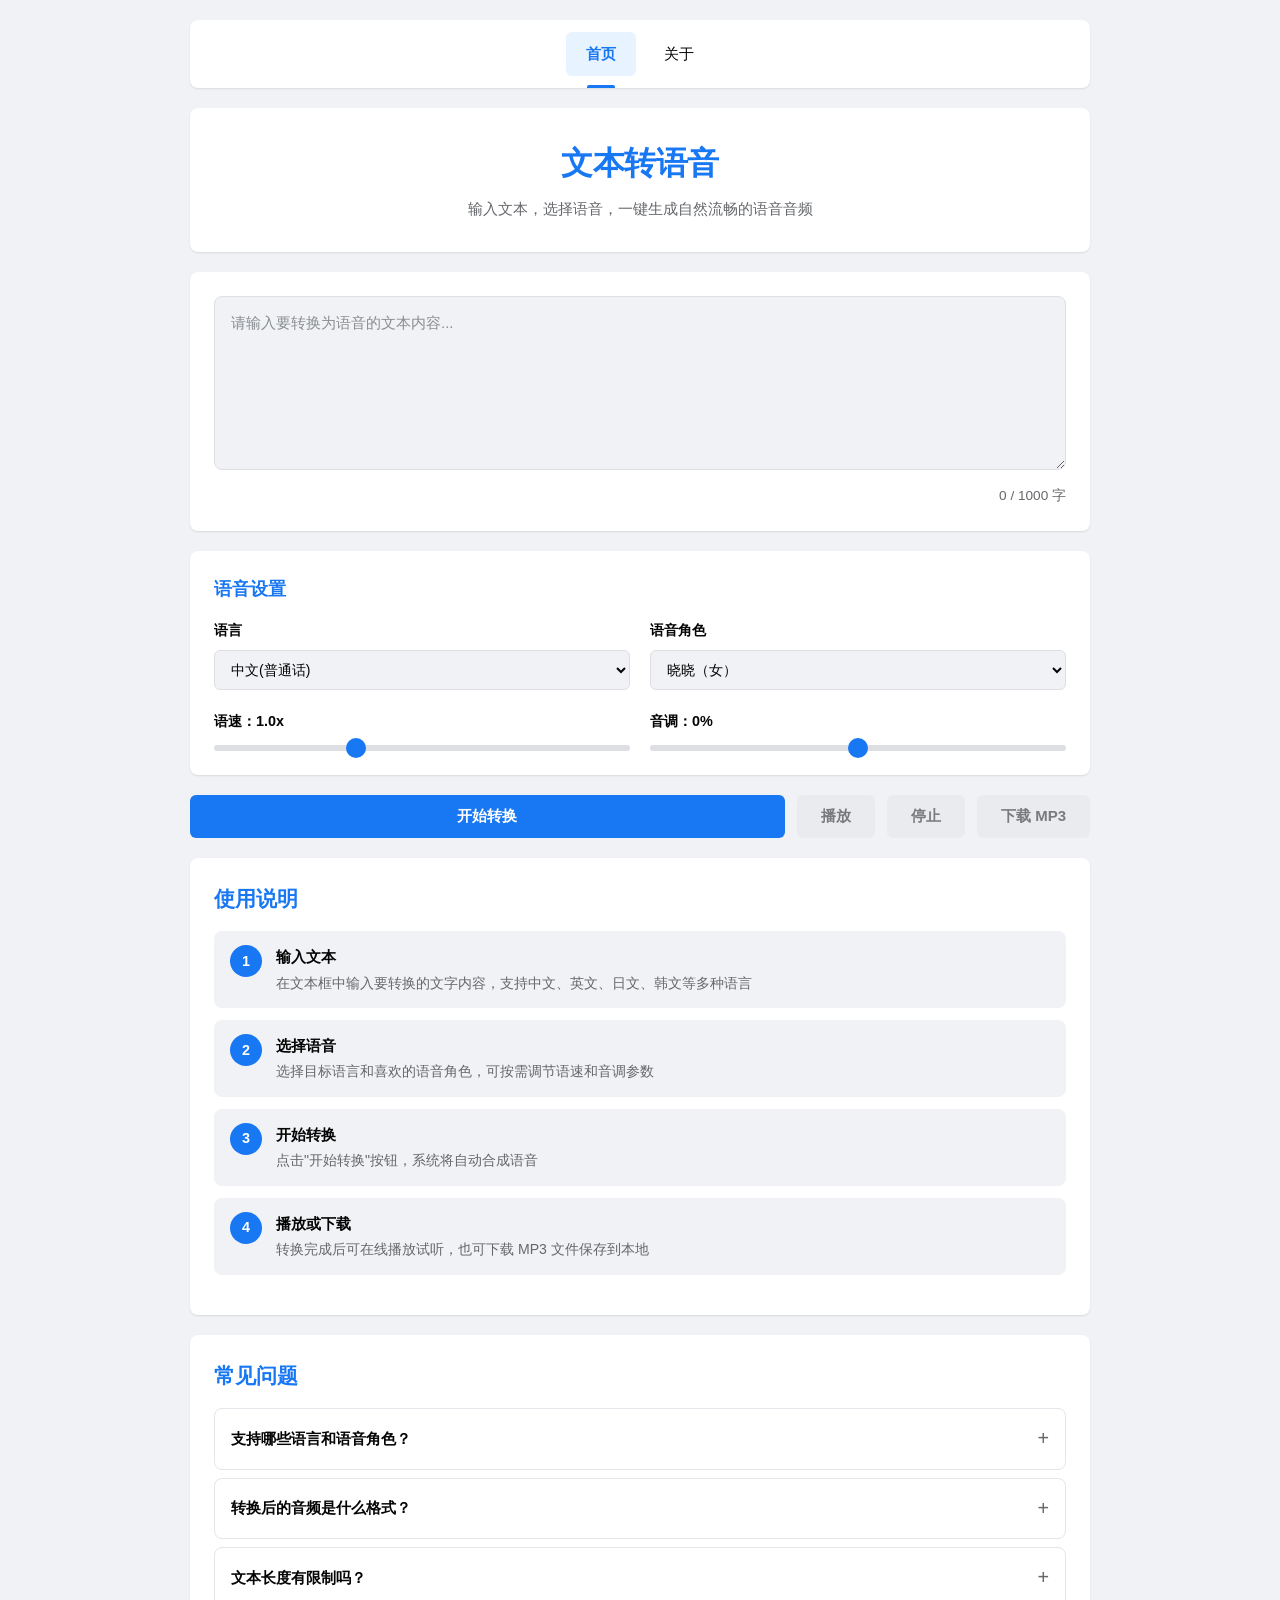
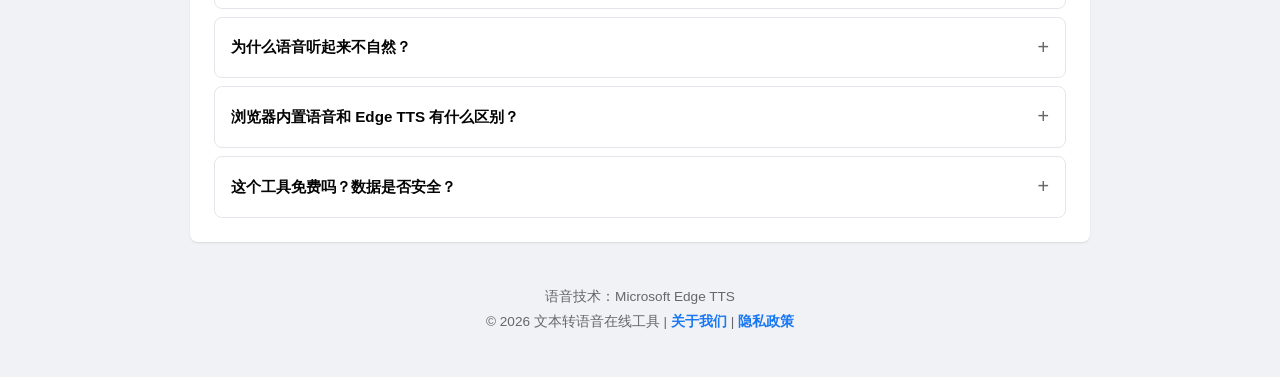
==== web/index.html @ e2814e8e "web" ====
<!DOCTYPE html>
<html lang="zh-CN">
<head>
    <meta charset="UTF-8">
    <meta name="viewport" content="width=device-width, initial-scale=1.0">
    <title>文本转语音在线工具 - 免费TTS语音合成</title>
    <meta name="description" content="免费在线文本转语音工具，支持中文、英文、日文、韩文等多种语言，使用微软Edge TTS语音合成技术，可下载MP3音频文件。">
    <meta name="keywords" content="文本转语音,TTS,语音合成,Edge TTS,在线朗读,MP3下载">
    <link rel="stylesheet" href="css/style.css">
</head>
<body>
    <div class="container">
        <nav class="top-nav">
            <ul>
                <li><a href="/" class="active">首页</a></li>
                <li><a href="about.html">关于</a></li>
            </ul>
        </nav>

        <header>
            <h1>文本转语音</h1>
            <p class="subtitle">输入文本，选择语音，一键生成自然流畅的语音音频</p>
        </header>

        <!-- 文本输入区 -->
        <div class="card">
            <div class="textarea-wrapper">
                <textarea
                    id="textInput"
                    placeholder="请输入要转换为语音的文本内容..."
                    rows="6"
                ></textarea>
                <div class="char-count">
                    <span id="charCount">0</span> / 1000 字
                </div>
            </div>
        </div>

        <!-- 语音设置区 -->
        <div class="card">
            <h3 class="card-title">语音设置</h3>
            <div class="settings-grid">
                <div class="setting-item">
                    <label for="langSelect">语言</label>
                    <select id="langSelect"></select>
                </div>
                <div class="setting-item">
                    <label for="voiceSelect">语音角色</label>
                    <select id="voiceSelect"></select>
                </div>
                <div class="setting-item">
                    <label for="rateRange">语速：<span id="rateValue">1.0x</span></label>
                    <input type="range" id="rateRange" min="0.5" max="2.0" step="0.1" value="1.0">
                </div>
                <div class="setting-item">
                    <label for="pitchRange">音调：<span id="pitchValue">0%</span></label>
                    <input type="range" id="pitchRange" min="-50" max="50" step="5" value="0">
                </div>
            </div>
        </div>

        <!-- 控制区 -->
        <div class="controls">
            <button id="synthesizeBtn" class="btn-primary" onclick="synthesize()">
                <span class="btn-text">开始转换</span>
            </button>
            <button id="playBtn" class="btn-secondary" onclick="togglePlay()" disabled>
                <span class="btn-text">播放</span>
            </button>
            <button id="stopBtn" class="btn-secondary" onclick="stopAudio()" disabled>
                <span class="btn-text">停止</span>
            </button>
            <button id="downloadBtn" class="btn-secondary" onclick="downloadAudio()" disabled>
                <span class="btn-text">下载 MP3</span>
            </button>
        </div>

        <!-- 加载提示 -->
        <div id="loading" class="loading" style="display: none;">
            <div class="spinner"></div>
            <p>正在生成语音，请稍候...</p>
        </div>

        <!-- 错误提示 -->
        <div id="error" class="error" style="display: none;"></div>

        <!-- 引擎提示 -->
        <div id="engineNotice" class="engine-notice" style="display: none;"></div>

        <!-- 音频播放区 -->
        <div id="audioSection" class="card audio-section" style="display: none;">
            <h3 class="card-title">合成结果</h3>
            <audio id="audioPlayer" controls></audio>
        </div>

        <!-- 使用说明 -->
        <div class="instructions">
            <h3>使用说明</h3>
            <div class="steps-list">
                <div class="step-item">
                    <span class="step-number">1</span>
                    <div class="step-content">
                        <strong>输入文本</strong>
                        <p>在文本框中输入要转换的文字内容，支持中文、英文、日文、韩文等多种语言</p>
                    </div>
                </div>
                <div class="step-item">
                    <span class="step-number">2</span>
                    <div class="step-content">
                        <strong>选择语音</strong>
                        <p>选择目标语言和喜欢的语音角色，可按需调节语速和音调参数</p>
                    </div>
                </div>
                <div class="step-item">
                    <span class="step-number">3</span>
                    <div class="step-content">
                        <strong>开始转换</strong>
                        <p>点击"开始转换"按钮，系统将自动合成语音</p>
                    </div>
                </div>
                <div class="step-item">
                    <span class="step-number">4</span>
                    <div class="step-content">
                        <strong>播放或下载</strong>
                        <p>转换完成后可在线播放试听，也可下载 MP3 文件保存到本地</p>
                    </div>
                </div>
            </div>
        </div>

        <!-- 常见问题 -->
        <div class="faq-section">
            <h3>常见问题</h3>
            <div class="faq-list">
                <details class="faq-item">
                    <summary>支持哪些语言和语音角色？</summary>
                    <div class="faq-answer">
                        <p>本工具基于 Microsoft Edge TTS 技术，支持中文（普通话、粤语）、英语、日语、韩语、法语、德语、西班牙语等数十种语言，每种语言提供多个语音角色可供选择，包括男声和女声。</p>
                    </div>
                </details>
                <details class="faq-item">
                    <summary>转换后的音频是什么格式？</summary>
                    <div class="faq-answer">
                        <p>转换后的音频为 MP3 格式，可直接在线播放或下载保存到本地设备，兼容所有主流播放器和设备。</p>
                    </div>
                </details>
                <details class="faq-item">
                    <summary>文本长度有限制吗？</summary>
                    <div class="faq-answer">
                        <p>单次转换支持最多 1000 个字符。如果您的文本较长，建议分段进行转换。</p>
                    </div>
                </details>
                <details class="faq-item">
                    <summary>为什么语音听起来不自然？</summary>
                    <div class="faq-answer">
                        <p>请尝试以下方法改善效果：选择与文本语言匹配的语音角色；适当调整语速和音调参数；确保文本中的标点符号使用正确，这会影响语音的停顿和语气。</p>
                    </div>
                </details>
                <details class="faq-item">
                    <summary>浏览器内置语音和 Edge TTS 有什么区别？</summary>
                    <div class="faq-answer">
                        <p>Edge TTS 是微软提供的云端语音合成服务，音质更自然、语音角色更丰富，需要启动本地服务端。浏览器内置语音（Web Speech API）无需服务端，但音质和可用语音取决于您的操作系统和浏览器，效果可能有所差异。</p>
                    </div>
                </details>
                <details class="faq-item">
                    <summary>这个工具免费吗？数据是否安全？</summary>
                    <div class="faq-answer">
                        <p>本工具完全免费使用。文本数据仅用于语音合成，不会被存储或用于其他用途。使用本地服务端模式时，所有处理都在您的设备上完成。</p>
                    </div>
                </details>
            </div>
        </div>

        <footer>
            <p>语音技术：Microsoft Edge TTS</p>
            <p>&copy; 2026 文本转语音在线工具 | <a href="about.html">关于我们</a> | <a href="privacy.html">隐私政策</a></p>
        </footer>
    </div>

    <script src="js/app.js"></script>
</body>
</html>
---- web/css/style.css ----
* {
    margin: 0;
    padding: 0;
    box-sizing: border-box;
}

body {
    font-family: -apple-system, BlinkMacSystemFont, 'Segoe UI', Helvetica, Arial, sans-serif;
    background: #f0f2f5;
    min-height: 100vh;
    padding: 20px;
    line-height: 1.6;
}

.container {
    max-width: 900px;
    margin: 0 auto;
}

/* 顶部导航样式 */
.top-nav {
    background: white;
    border-radius: 8px;
    box-shadow: 0 1px 2px rgba(0, 0, 0, 0.1);
    margin-bottom: 20px;
    padding: 12px 24px;
}

.top-nav ul {
    list-style: none;
    display: flex;
    gap: 8px;
    justify-content: center;
    align-items: center;
}

.top-nav li {
    margin: 0;
}

.top-nav a {
    display: block;
    padding: 10px 20px;
    color: #050505;
    text-decoration: none;
    font-size: 15px;
    font-weight: 500;
    border-radius: 6px;
    transition: all 0.2s;
    position: relative;
}

.top-nav a:hover {
    background: #f0f2f5;
    color: #1877f2;
}

.top-nav a.active {
    background: #e7f3ff;
    color: #1877f2;
    font-weight: 600;
}

.top-nav a.active::after {
    content: '';
    position: absolute;
    bottom: -12px;
    left: 50%;
    transform: translateX(-50%);
    width: 40%;
    height: 3px;
    background: #1877f2;
    border-radius: 2px 2px 0 0;
}

/* 头部样式 */
header {
    text-align: center;
    background: white;
    padding: 30px 20px;
    margin-bottom: 20px;
    border-radius: 8px;
    box-shadow: 0 1px 2px rgba(0, 0, 0, 0.1);
}

header h1 {
    font-size: 2em;
    color: #1877f2;
    margin-bottom: 8px;
    font-weight: 600;
    letter-spacing: -0.5px;
}

.subtitle {
    font-size: 0.95em;
    color: #65676b;
    font-weight: 400;
}

/* 通用卡片 */
.card {
    background: white;
    border-radius: 8px;
    padding: 24px;
    box-shadow: 0 1px 2px rgba(0, 0, 0, 0.1);
    margin-bottom: 20px;
}

.card-title {
    color: #1877f2;
    font-size: 1.1em;
    font-weight: 600;
    margin-bottom: 16px;
}

/* 文本输入区 */
.textarea-wrapper {
    position: relative;
}

#textInput {
    width: 100%;
    padding: 14px 16px;
    font-size: 15px;
    border: 1px solid #dddfe2;
    border-radius: 8px;
    outline: none;
    resize: vertical;
    min-height: 140px;
    font-family: inherit;
    line-height: 1.6;
    transition: border-color 0.2s, box-shadow 0.2s;
    background: #f0f2f5;
    color: #050505;
}

#textInput:focus {
    background: white;
    border-color: #1877f2;
    box-shadow: 0 0 0 2px rgba(24, 119, 242, 0.1);
}

#textInput::placeholder {
    color: #8a8d91;
}

.char-count {
    text-align: right;
    margin-top: 8px;
    font-size: 0.85em;
    color: #65676b;
    transition: color 0.2s;
}

.char-count.char-limit {
    color: #c41c00;
    font-weight: 600;
}

/* 语音设置网格 */
.settings-grid {
    display: grid;
    grid-template-columns: 1fr 1fr;
    gap: 20px;
}

.setting-item {
    display: flex;
    flex-direction: column;
    gap: 8px;
}

.setting-item label {
    font-size: 0.9em;
    font-weight: 600;
    color: #050505;
}

.setting-item select {
    padding: 10px 12px;
    font-size: 14px;
    border: 1px solid #dddfe2;
    border-radius: 6px;
    background: #f0f2f5;
    color: #050505;
    outline: none;
    cursor: pointer;
    transition: border-color 0.2s;
    appearance: auto;
}

.setting-item select:focus {
    border-color: #1877f2;
    background: white;
}

/* 滑块样式 */
input[type="range"] {
    -webkit-appearance: none;
    appearance: none;
    width: 100%;
    height: 6px;
    background: #dddfe2;
    border-radius: 3px;
    outline: none;
    cursor: pointer;
    margin-top: 4px;
}

input[type="range"]::-webkit-slider-thumb {
    -webkit-appearance: none;
    appearance: none;
    width: 20px;
    height: 20px;
    background: #1877f2;
    border-radius: 50%;
    cursor: pointer;
    transition: background 0.2s;
}

input[type="range"]::-webkit-slider-thumb:hover {
    background: #166fe5;
}

input[type="range"]::-moz-range-thumb {
    width: 20px;
    height: 20px;
    background: #1877f2;
    border: none;
    border-radius: 50%;
    cursor: pointer;
}

input[type="range"]::-moz-range-thumb:hover {
    background: #166fe5;
}

/* 控制按钮区 */
.controls {
    display: flex;
    gap: 12px;
    margin-bottom: 20px;
    flex-wrap: wrap;
}

.btn-primary,
.btn-secondary {
    padding: 12px 24px;
    font-size: 15px;
    font-weight: 600;
    border: none;
    border-radius: 6px;
    cursor: pointer;
    transition: all 0.2s;
    display: flex;
    align-items: center;
    justify-content: center;
    gap: 6px;
    white-space: nowrap;
}

.btn-primary {
    background: #1877f2;
    color: white;
    flex: 1;
}

.btn-primary:hover:not(:disabled) {
    background: #166fe5;
}

.btn-primary:active:not(:disabled) {
    background: #1564d6;
    transform: scale(0.98);
}

.btn-secondary {
    background: #e4e6eb;
    color: #050505;
}

.btn-secondary:hover:not(:disabled) {
    background: #d8dadf;
}

.btn-secondary:active:not(:disabled) {
    background: #ced0d4;
    transform: scale(0.98);
}

.btn-primary:disabled,
.btn-secondary:disabled {
    opacity: 0.5;
    cursor: not-allowed;
}

/* 加载动画 */
.loading {
    background: white;
    border-radius: 8px;
    padding: 32px;
    text-align: center;
    box-shadow: 0 1px 2px rgba(0, 0, 0, 0.1);
    margin-bottom: 20px;
}

.loading p {
    color: #1877f2;
}

.spinner {
    width: 40px;
    height: 40px;
    margin: 0 auto 16px;
    border: 3px solid #e4e6eb;
    border-top: 3px solid #1877f2;
    border-radius: 50%;
    animation: spin 0.8s linear infinite;
}

@keyframes spin {
    0% { transform: rotate(0deg); }
    100% { transform: rotate(360deg); }
}

/* 错误提示 */
.error {
    background: #ffebe9;
    border: 1px solid #f02849;
    color: #c41c00;
    padding: 12px 16px;
    border-radius: 6px;
    margin-bottom: 20px;
    text-align: center;
    font-size: 0.9em;
}

/* 引擎提示 */
.engine-notice {
    background: #e7f3ff;
    border: 1px solid #1877f2;
    color: #1877f2;
    padding: 10px 16px;
    border-radius: 6px;
    margin-bottom: 20px;
    text-align: center;
    font-size: 0.85em;
    font-weight: 500;
}

/* 音频播放区 */
.audio-section {
    animation: fadeIn 0.3s;
}

@keyframes fadeIn {
    from {
        opacity: 0;
        transform: translateY(10px);
    }
    to {
        opacity: 1;
        transform: translateY(0);
    }
}

.audio-section audio {
    width: 100%;
    margin-top: 8px;
    border-radius: 6px;
}

/* 使用说明 */
.instructions {
    background: white;
    border-radius: 8px;
    padding: 24px;
    box-shadow: 0 1px 2px rgba(0, 0, 0, 0.1);
    margin-bottom: 20px;
}

.instructions h3 {
    color: #1877f2;
    margin-bottom: 16px;
    font-size: 1.3em;
    font-weight: 600;
}

.steps-list {
    display: flex;
    flex-direction: column;
    gap: 12px;
    margin-bottom: 16px;
}

.step-item {
    display: flex;
    align-items: flex-start;
    gap: 14px;
    padding: 14px 16px;
    background: #f0f2f5;
    border-radius: 8px;
    transition: background 0.2s, transform 0.2s;
}

.step-item:hover {
    background: #e7f3ff;
    transform: translateX(4px);
}

.step-number {
    width: 32px;
    height: 32px;
    background: #1877f2;
    color: white;
    border-radius: 50%;
    display: flex;
    align-items: center;
    justify-content: center;
    font-size: 0.9em;
    font-weight: 700;
    flex-shrink: 0;
}

.step-item:hover .step-number {
    background: #166fe5;
}

.step-content {
    flex: 1;
    min-width: 0;
}

.step-content strong {
    display: block;
    color: #050505;
    font-size: 0.95em;
    margin-bottom: 2px;
}

.step-content p {
    color: #65676b;
    font-size: 0.88em;
    line-height: 1.6;
    margin: 0;
}

.api-notice {
    background: #fff3cd;
    border: 1px solid #ffc107;
    padding: 12px;
    border-radius: 6px;
    font-size: 0.9em;
    color: #856404;
}

.api-notice strong {
    color: #050505;
}

/* 常见问题 */
.faq-section {
    background: white;
    border-radius: 8px;
    padding: 24px;
    box-shadow: 0 1px 2px rgba(0, 0, 0, 0.1);
    margin-bottom: 20px;
}

.faq-section h3 {
    color: #1877f2;
    margin-bottom: 16px;
    font-size: 1.3em;
    font-weight: 600;
}

.faq-list {
    display: flex;
    flex-direction: column;
    gap: 8px;
}

.faq-item {
    border: 1px solid #e4e6eb;
    border-radius: 8px;
    overflow: hidden;
    transition: border-color 0.2s;
}

.faq-item:hover {
    border-color: #1877f2;
}

.faq-item[open] {
    border-color: #1877f2;
    background: #f8fbff;
}

.faq-item summary {
    padding: 14px 16px;
    font-size: 0.95em;
    font-weight: 600;
    color: #050505;
    cursor: pointer;
    list-style: none;
    display: flex;
    align-items: center;
    justify-content: space-between;
    user-select: none;
    transition: background 0.2s;
}

.faq-item summary:hover {
    background: #f0f2f5;
}

.faq-item[open] summary {
    background: #e7f3ff;
    color: #1877f2;
}

.faq-item summary::-webkit-details-marker {
    display: none;
}

.faq-item summary::after {
    content: '+';
    font-size: 1.3em;
    font-weight: 400;
    color: #65676b;
    transition: transform 0.2s;
    flex-shrink: 0;
    margin-left: 12px;
}

.faq-item[open] summary::after {
    content: '\2212';
    color: #1877f2;
}

.faq-answer {
    padding: 0 16px 14px;
}

.faq-answer p {
    color: #65676b;
    font-size: 0.9em;
    line-height: 1.8;
    margin: 0;
}

/* 页脚 */
footer {
    text-align: center;
    padding: 20px 0;
    color: #65676b;
    font-size: 0.85em;
}

footer p {
    margin: 4px 0;
}

footer a {
    color: #1877f2;
    text-decoration: none;
    font-weight: 600;
}

footer a:hover {
    text-decoration: underline;
}

/* 内容页面样式 (关于页面和隐私政策页面) */
.content-section {
    background: white;
    border-radius: 8px;
    padding: 24px;
    box-shadow: 0 1px 2px rgba(0, 0, 0, 0.1);
    margin-bottom: 20px;
}

.content-section p {
    color: #050505;
    margin-bottom: 12px;
    line-height: 1.8;
}

.content-section h2 {
    color: #1877f2;
    margin: 24px 0 16px 0;
    font-size: 1.4em;
    font-weight: 600;
}

.content-section h3 {
    color: #050505;
    margin: 16px 0 12px 0;
    font-size: 1.1em;
    font-weight: 600;
}

.content-section h4 {
    color: #050505;
    margin: 12px 0 8px 0;
    font-size: 1em;
    font-weight: 600;
}

.content-section ul {
    margin: 12px 0 16px 24px;
    line-height: 1.8;
}

.content-section li {
    color: #050505;
    margin: 8px 0;
}

.content-section a {
    color: #1877f2;
    text-decoration: none;
    font-weight: 600;
}

.content-section a:hover {
    text-decoration: underline;
}

.policy-section,
.about-section {
    margin-bottom: 32px;
}

.last-updated {
    color: #65676b;
    font-size: 0.9em;
    margin-bottom: 24px;
    padding: 12px;
    background: #f0f2f5;
    border-radius: 6px;
}

.policy-notice,
.disclaimer {
    background: #fff3cd;
    border: 1px solid #ffc107;
    padding: 16px;
    border-radius: 6px;
    margin: 16px 0;
}

.policy-notice p,
.disclaimer ul {
    color: #856404;
    margin: 0;
}

.policy-notice strong {
    color: #050505;
}

.back-link {
    margin-top: 32px;
    padding-top: 24px;
    border-top: 1px solid #e4e6eb;
    text-align: center;
}

.back-link a {
    display: inline-block;
    padding: 10px 24px;
    background: #e4e6eb;
    color: #050505;
    text-decoration: none;
    border-radius: 6px;
    font-weight: 600;
    transition: all 0.2s;
}

.back-link a:hover {
    background: #d8dadf;
}

/* 功能网格 */
.features-grid {
    display: grid;
    grid-template-columns: repeat(auto-fit, minmax(250px, 1fr));
    gap: 16px;
    margin: 20px 0;
}

.feature-item {
    padding: 20px;
    background: #f0f2f5;
    border-radius: 8px;
    text-align: center;
    transition: all 0.2s;
}

.feature-item:hover {
    background: #e4e6eb;
    transform: translateY(-2px);
    box-shadow: 0 2px 4px rgba(0, 0, 0, 0.1);
}

.feature-icon {
    font-size: 2em;
    margin-bottom: 12px;
}

.feature-item h3 {
    color: #1877f2;
    font-size: 1.1em;
    margin: 12px 0 8px 0;
}

.feature-item p {
    color: #65676b;
    font-size: 0.9em;
    margin: 0;
}

/* 使用场景列表 */
.use-cases {
    list-style: none;
    margin: 16px 0;
    padding: 0;
}

.use-cases li {
    padding: 12px;
    background: #f0f2f5;
    border-radius: 6px;
    margin-bottom: 12px;
}

.use-cases strong {
    color: #1877f2;
}

/* 更新日志 */
.changelog {
    margin: 16px 0;
}

.changelog-item {
    padding: 16px;
    background: #f0f2f5;
    border-radius: 6px;
    margin-bottom: 16px;
    border-left: 4px solid #1877f2;
}

.changelog-item h4 {
    color: #1877f2;
    margin-top: 0;
}

.changelog-item ul {
    margin: 8px 0 0 20px;
}

/* 响应式设计 */
@media (max-width: 768px) {
    body {
        padding: 12px;
    }

    .top-nav {
        padding: 10px 16px;
    }

    .top-nav ul {
        gap: 6px;
    }

    .top-nav a {
        padding: 8px 16px;
        font-size: 14px;
    }

    .top-nav a.active::after {
        width: 60%;
        height: 2px;
    }

    header {
        padding: 20px 16px;
    }

    header h1 {
        font-size: 1.6em;
    }

    .card {
        padding: 16px;
    }

    .settings-grid {
        grid-template-columns: 1fr;
        gap: 16px;
    }

    .controls {
        flex-direction: column;
    }

    .controls button {
        width: 100%;
    }

    .instructions {
        padding: 16px;
    }

    .step-item {
        padding: 12px 14px;
        gap: 12px;
    }

    .step-number {
        width: 28px;
        height: 28px;
        font-size: 0.85em;
    }

    .step-content strong {
        font-size: 0.9em;
    }

    .step-content p {
        font-size: 0.85em;
    }

    .faq-section {
        padding: 16px;
    }

    .faq-item summary {
        padding: 12px 14px;
        font-size: 0.9em;
    }

    .faq-answer {
        padding: 0 14px 12px;
    }

    .content-section {
        padding: 16px;
    }

    .content-section h2 {
        font-size: 1.2em;
    }

    .features-grid {
        grid-template-columns: 1fr;
    }

    .feature-item {
        padding: 16px;
    }
}

@media (max-width: 480px) {
    .top-nav {
        padding: 8px 12px;
    }

    .top-nav ul {
        gap: 4px;
        flex-wrap: wrap;
    }

    .top-nav a {
        padding: 6px 14px;
        font-size: 13px;
    }

    header h1 {
        font-size: 1.4em;
    }

    .subtitle {
        font-size: 0.85em;
    }

    .content-section {
        padding: 12px;
    }

    .content-section h2 {
        font-size: 1.1em;
    }

    .content-section ul {
        margin-left: 16px;
    }

    .back-link a {
        padding: 8px 20px;
        font-size: 14px;
    }
}
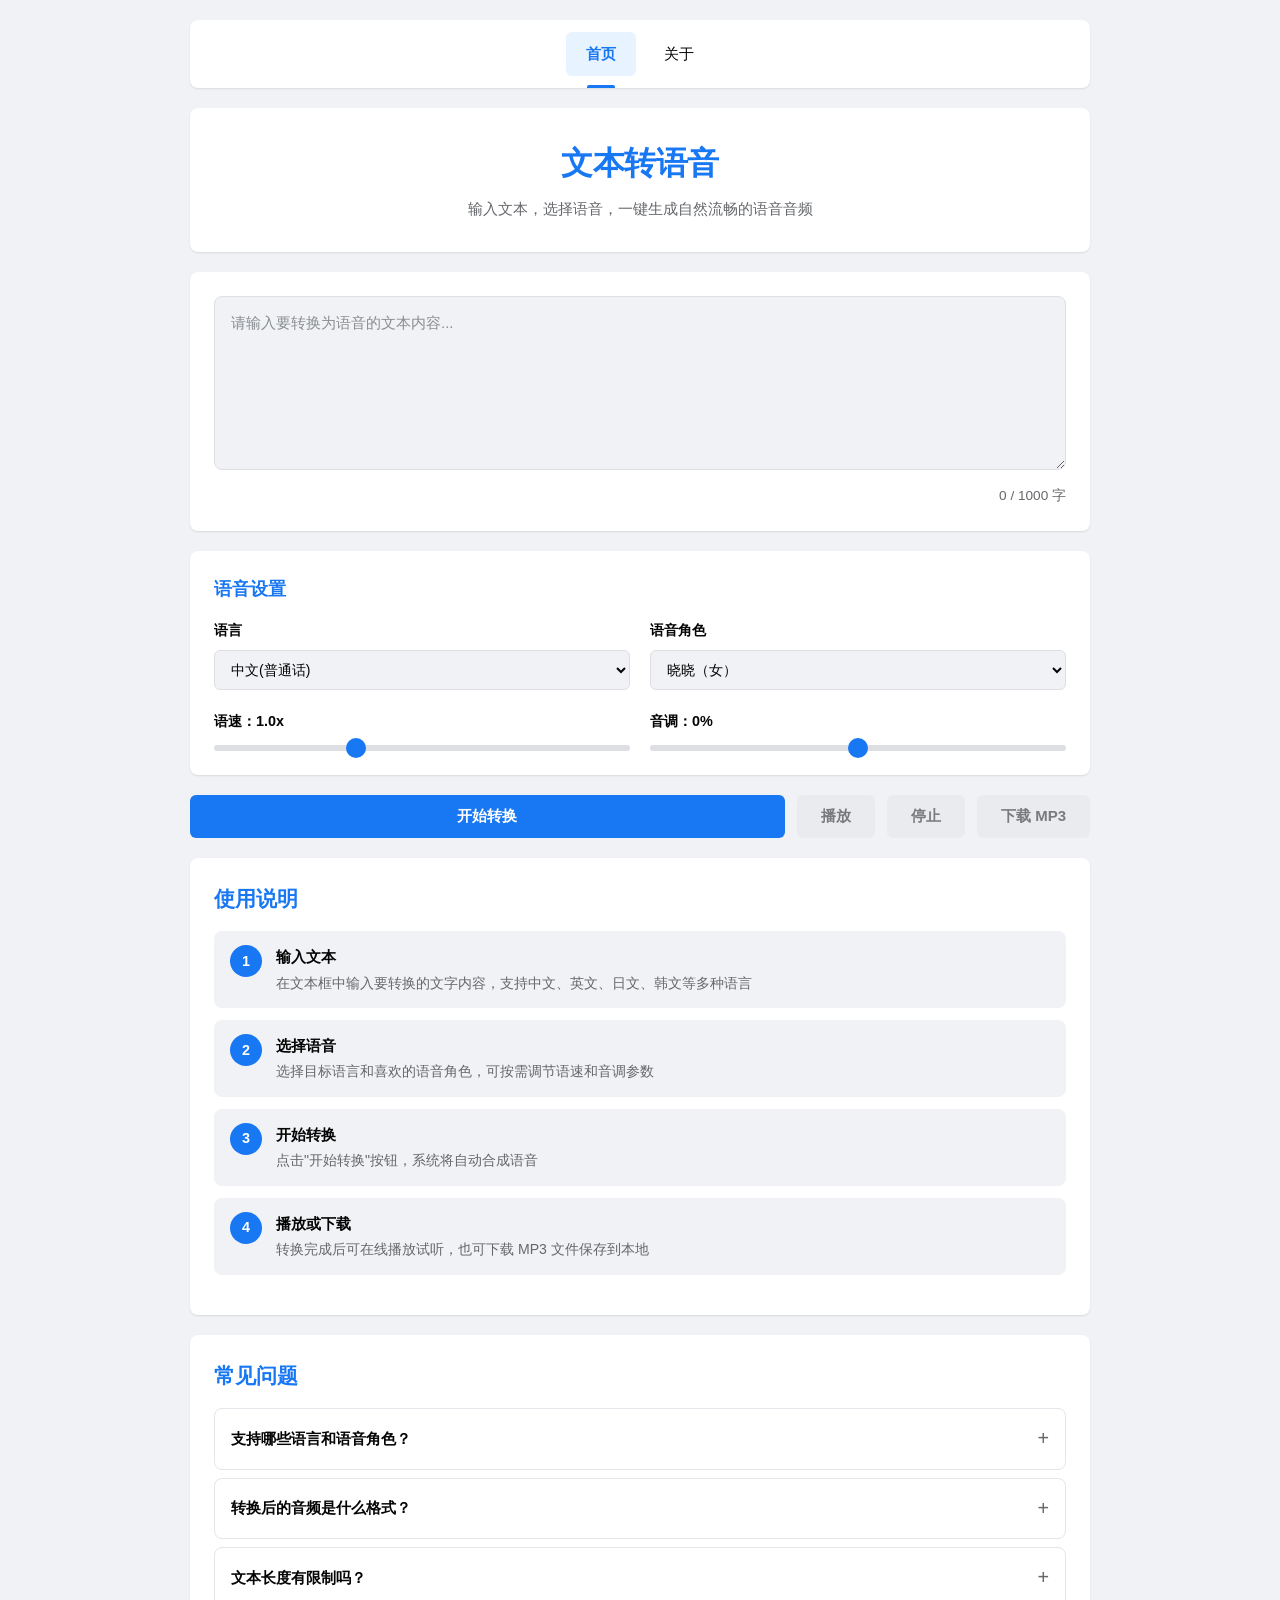
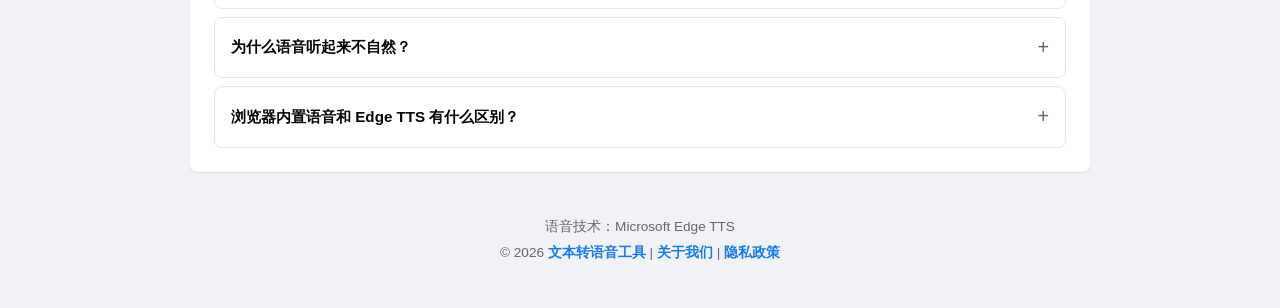
==== commit 05086ffd: "Update index.html" ====
--- a/web/index.html
+++ b/web/index.html
@@ -3,10 +3,12 @@
 <head>
     <meta charset="UTF-8">
     <meta name="viewport" content="width=device-width, initial-scale=1.0">
-    <title>文本转语音在线工具 - 免费TTS语音合成</title>
+    <title>文本转语音在线工具 - 免费AI语音生成</title>
     <meta name="description" content="免费在线文本转语音工具，支持中文、英文、日文、韩文等多种语言，使用微软Edge TTS语音合成技术，可下载MP3音频文件。">
-    <meta name="keywords" content="文本转语音,TTS,语音合成,Edge TTS,在线朗读,MP3下载">
-    <link rel="stylesheet" href="css/style.css">
+    <meta name="keywords" content="文本转语音,TTS,语音合成,AI语音生成,Edge TTS,在线朗读,MP3下载">
+    <link rel="canonical" href="https://text2voice.cc/" />
+    <link rel="icon" type="image/png" href="/images/logo.png">
+    <link rel="stylesheet" href="/css/style.css">
 </head>
 <body>
     <div class="container">
@@ -162,18 +164,12 @@
                         <p>Edge TTS 是微软提供的云端语音合成服务，音质更自然、语音角色更丰富，需要启动本地服务端。浏览器内置语音（Web Speech API）无需服务端，但音质和可用语音取决于您的操作系统和浏览器，效果可能有所差异。</p>
                     </div>
                 </details>
-                <details class="faq-item">
-                    <summary>这个工具免费吗？数据是否安全？</summary>
-                    <div class="faq-answer">
-                        <p>本工具完全免费使用。文本数据仅用于语音合成，不会被存储或用于其他用途。使用本地服务端模式时，所有处理都在您的设备上完成。</p>
-                    </div>
-                </details>
             </div>
         </div>
 
         <footer>
             <p>语音技术：Microsoft Edge TTS</p>
-            <p>&copy; 2026 文本转语音在线工具 | <a href="about.html">关于我们</a> | <a href="privacy.html">隐私政策</a></p>
+            <p>&copy; 2026 <a href="https://text2voice.cc/">文本转语音工具</a> | <a href="about.html">关于我们</a> | <a href="privacy.html">隐私政策</a></p>
         </footer>
     </div>
 
--- a/css/style.css
+++ b/css/style.css
@@ -0,0 +1,905 @@
+* {
+    margin: 0;
+    padding: 0;
+    box-sizing: border-box;
+}
+
+body {
+    font-family: -apple-system, BlinkMacSystemFont, 'Segoe UI', Helvetica, Arial, sans-serif;
+    background: #f0f2f5;
+    min-height: 100vh;
+    padding: 20px;
+    line-height: 1.6;
+}
+
+.container {
+    max-width: 900px;
+    margin: 0 auto;
+}
+
+/* 顶部导航样式 */
+.top-nav {
+    background: white;
+    border-radius: 8px;
+    box-shadow: 0 1px 2px rgba(0, 0, 0, 0.1);
+    margin-bottom: 20px;
+    padding: 12px 24px;
+}
+
+.top-nav ul {
+    list-style: none;
+    display: flex;
+    gap: 8px;
+    justify-content: center;
+    align-items: center;
+}
+
+.top-nav li {
+    margin: 0;
+}
+
+.top-nav a {
+    display: block;
+    padding: 10px 20px;
+    color: #050505;
+    text-decoration: none;
+    font-size: 15px;
+    font-weight: 500;
+    border-radius: 6px;
+    transition: all 0.2s;
+    position: relative;
+}
+
+.top-nav a:hover {
+    background: #f0f2f5;
+    color: #1877f2;
+}
+
+.top-nav a.active {
+    background: #e7f3ff;
+    color: #1877f2;
+    font-weight: 600;
+}
+
+.top-nav a.active::after {
+    content: '';
+    position: absolute;
+    bottom: -12px;
+    left: 50%;
+    transform: translateX(-50%);
+    width: 40%;
+    height: 3px;
+    background: #1877f2;
+    border-radius: 2px 2px 0 0;
+}
+
+/* 头部样式 */
+header {
+    text-align: center;
+    background: white;
+    padding: 30px 20px;
+    margin-bottom: 20px;
+    border-radius: 8px;
+    box-shadow: 0 1px 2px rgba(0, 0, 0, 0.1);
+}
+
+header h1 {
+    font-size: 2em;
+    color: #1877f2;
+    margin-bottom: 8px;
+    font-weight: 600;
+    letter-spacing: -0.5px;
+}
+
+.subtitle {
+    font-size: 0.95em;
+    color: #65676b;
+    font-weight: 400;
+}
+
+/* 通用卡片 */
+.card {
+    background: white;
+    border-radius: 8px;
+    padding: 24px;
+    box-shadow: 0 1px 2px rgba(0, 0, 0, 0.1);
+    margin-bottom: 20px;
+}
+
+.card-title {
+    color: #1877f2;
+    font-size: 1.1em;
+    font-weight: 600;
+    margin-bottom: 16px;
+}
+
+/* 文本输入区 */
+.textarea-wrapper {
+    position: relative;
+}
+
+#textInput {
+    width: 100%;
+    padding: 14px 16px;
+    font-size: 15px;
+    border: 1px solid #dddfe2;
+    border-radius: 8px;
+    outline: none;
+    resize: vertical;
+    min-height: 140px;
+    font-family: inherit;
+    line-height: 1.6;
+    transition: border-color 0.2s, box-shadow 0.2s;
+    background: #f0f2f5;
+    color: #050505;
+}
+
+#textInput:focus {
+    background: white;
+    border-color: #1877f2;
+    box-shadow: 0 0 0 2px rgba(24, 119, 242, 0.1);
+}
+
+#textInput::placeholder {
+    color: #8a8d91;
+}
+
+.char-count {
+    text-align: right;
+    margin-top: 8px;
+    font-size: 0.85em;
+    color: #65676b;
+    transition: color 0.2s;
+}
+
+.char-count.char-limit {
+    color: #c41c00;
+    font-weight: 600;
+}
+
+/* 语音设置网格 */
+.settings-grid {
+    display: grid;
+    grid-template-columns: 1fr 1fr;
+    gap: 20px;
+}
+
+.setting-item {
+    display: flex;
+    flex-direction: column;
+    gap: 8px;
+}
+
+.setting-item label {
+    font-size: 0.9em;
+    font-weight: 600;
+    color: #050505;
+}
+
+.setting-item select {
+    padding: 10px 12px;
+    font-size: 14px;
+    border: 1px solid #dddfe2;
+    border-radius: 6px;
+    background: #f0f2f5;
+    color: #050505;
+    outline: none;
+    cursor: pointer;
+    transition: border-color 0.2s;
+    appearance: auto;
+}
+
+.setting-item select:focus {
+    border-color: #1877f2;
+    background: white;
+}
+
+/* 滑块样式 */
+input[type="range"] {
+    -webkit-appearance: none;
+    appearance: none;
+    width: 100%;
+    height: 6px;
+    background: #dddfe2;
+    border-radius: 3px;
+    outline: none;
+    cursor: pointer;
+    margin-top: 4px;
+}
+
+input[type="range"]::-webkit-slider-thumb {
+    -webkit-appearance: none;
+    appearance: none;
+    width: 20px;
+    height: 20px;
+    background: #1877f2;
+    border-radius: 50%;
+    cursor: pointer;
+    transition: background 0.2s;
+}
+
+input[type="range"]::-webkit-slider-thumb:hover {
+    background: #166fe5;
+}
+
+input[type="range"]::-moz-range-thumb {
+    width: 20px;
+    height: 20px;
+    background: #1877f2;
+    border: none;
+    border-radius: 50%;
+    cursor: pointer;
+}
+
+input[type="range"]::-moz-range-thumb:hover {
+    background: #166fe5;
+}
+
+/* 控制按钮区 */
+.controls {
+    display: flex;
+    gap: 12px;
+    margin-bottom: 20px;
+    flex-wrap: wrap;
+}
+
+.btn-primary,
+.btn-secondary {
+    padding: 12px 24px;
+    font-size: 15px;
+    font-weight: 600;
+    border: none;
+    border-radius: 6px;
+    cursor: pointer;
+    transition: all 0.2s;
+    display: flex;
+    align-items: center;
+    justify-content: center;
+    gap: 6px;
+    white-space: nowrap;
+}
+
+.btn-primary {
+    background: #1877f2;
+    color: white;
+    flex: 1;
+}
+
+.btn-primary:hover:not(:disabled) {
+    background: #166fe5;
+}
+
+.btn-primary:active:not(:disabled) {
+    background: #1564d6;
+    transform: scale(0.98);
+}
+
+.btn-secondary {
+    background: #e4e6eb;
+    color: #050505;
+}
+
+.btn-secondary:hover:not(:disabled) {
+    background: #d8dadf;
+}
+
+.btn-secondary:active:not(:disabled) {
+    background: #ced0d4;
+    transform: scale(0.98);
+}
+
+.btn-primary:disabled,
+.btn-secondary:disabled {
+    opacity: 0.5;
+    cursor: not-allowed;
+}
+
+/* 加载动画 */
+.loading {
+    background: white;
+    border-radius: 8px;
+    padding: 32px;
+    text-align: center;
+    box-shadow: 0 1px 2px rgba(0, 0, 0, 0.1);
+    margin-bottom: 20px;
+}
+
+.loading p {
+    color: #1877f2;
+}
+
+.spinner {
+    width: 40px;
+    height: 40px;
+    margin: 0 auto 16px;
+    border: 3px solid #e4e6eb;
+    border-top: 3px solid #1877f2;
+    border-radius: 50%;
+    animation: spin 0.8s linear infinite;
+}
+
+@keyframes spin {
+    0% { transform: rotate(0deg); }
+    100% { transform: rotate(360deg); }
+}
+
+/* 错误提示 */
+.error {
+    background: #ffebe9;
+    border: 1px solid #f02849;
+    color: #c41c00;
+    padding: 12px 16px;
+    border-radius: 6px;
+    margin-bottom: 20px;
+    text-align: center;
+    font-size: 0.9em;
+}
+
+/* 引擎提示 */
+.engine-notice {
+    background: #e7f3ff;
+    border: 1px solid #1877f2;
+    color: #1877f2;
+    padding: 10px 16px;
+    border-radius: 6px;
+    margin-bottom: 20px;
+    text-align: center;
+    font-size: 0.85em;
+    font-weight: 500;
+}
+
+/* 音频播放区 */
+.audio-section {
+    animation: fadeIn 0.3s;
+}
+
+@keyframes fadeIn {
+    from {
+        opacity: 0;
+        transform: translateY(10px);
+    }
+    to {
+        opacity: 1;
+        transform: translateY(0);
+    }
+}
+
+.audio-section audio {
+    width: 100%;
+    margin-top: 8px;
+    border-radius: 6px;
+}
+
+/* 使用说明 */
+.instructions {
+    background: white;
+    border-radius: 8px;
+    padding: 24px;
+    box-shadow: 0 1px 2px rgba(0, 0, 0, 0.1);
+    margin-bottom: 20px;
+}
+
+.instructions h3 {
+    color: #1877f2;
+    margin-bottom: 16px;
+    font-size: 1.3em;
+    font-weight: 600;
+}
+
+.steps-list {
+    display: flex;
+    flex-direction: column;
+    gap: 12px;
+    margin-bottom: 16px;
+}
+
+.step-item {
+    display: flex;
+    align-items: flex-start;
+    gap: 14px;
+    padding: 14px 16px;
+    background: #f0f2f5;
+    border-radius: 8px;
+    transition: background 0.2s, transform 0.2s;
+}
+
+.step-item:hover {
+    background: #e7f3ff;
+    transform: translateX(4px);
+}
+
+.step-number {
+    width: 32px;
+    height: 32px;
+    background: #1877f2;
+    color: white;
+    border-radius: 50%;
+    display: flex;
+    align-items: center;
+    justify-content: center;
+    font-size: 0.9em;
+    font-weight: 700;
+    flex-shrink: 0;
+}
+
+.step-item:hover .step-number {
+    background: #166fe5;
+}
+
+.step-content {
+    flex: 1;
+    min-width: 0;
+}
+
+.step-content strong {
+    display: block;
+    color: #050505;
+    font-size: 0.95em;
+    margin-bottom: 2px;
+}
+
+.step-content p {
+    color: #65676b;
+    font-size: 0.88em;
+    line-height: 1.6;
+    margin: 0;
+}
+
+.api-notice {
+    background: #fff3cd;
+    border: 1px solid #ffc107;
+    padding: 12px;
+    border-radius: 6px;
+    font-size: 0.9em;
+    color: #856404;
+}
+
+.api-notice strong {
+    color: #050505;
+}
+
+/* 常见问题 */
+.faq-section {
+    background: white;
+    border-radius: 8px;
+    padding: 24px;
+    box-shadow: 0 1px 2px rgba(0, 0, 0, 0.1);
+    margin-bottom: 20px;
+}
+
+.faq-section h3 {
+    color: #1877f2;
+    margin-bottom: 16px;
+    font-size: 1.3em;
+    font-weight: 600;
+}
+
+.faq-list {
+    display: flex;
+    flex-direction: column;
+    gap: 8px;
+}
+
+.faq-item {
+    border: 1px solid #e4e6eb;
+    border-radius: 8px;
+    overflow: hidden;
+    transition: border-color 0.2s;
+}
+
+.faq-item:hover {
+    border-color: #1877f2;
+}
+
+.faq-item[open] {
+    border-color: #1877f2;
+    background: #f8fbff;
+}
+
+.faq-item summary {
+    padding: 14px 16px;
+    font-size: 0.95em;
+    font-weight: 600;
+    color: #050505;
+    cursor: pointer;
+    list-style: none;
+    display: flex;
+    align-items: center;
+    justify-content: space-between;
+    user-select: none;
+    transition: background 0.2s;
+}
+
+.faq-item summary:hover {
+    background: #f0f2f5;
+}
+
+.faq-item[open] summary {
+    background: #e7f3ff;
+    color: #1877f2;
+}
+
+.faq-item summary::-webkit-details-marker {
+    display: none;
+}
+
+.faq-item summary::after {
+    content: '+';
+    font-size: 1.3em;
+    font-weight: 400;
+    color: #65676b;
+    transition: transform 0.2s;
+    flex-shrink: 0;
+    margin-left: 12px;
+}
+
+.faq-item[open] summary::after {
+    content: '\2212';
+    color: #1877f2;
+}
+
+.faq-answer {
+    padding: 0 16px 14px;
+}
+
+.faq-answer p {
+    color: #65676b;
+    font-size: 0.9em;
+    line-height: 1.8;
+    margin: 0;
+}
+
+/* 页脚 */
+footer {
+    text-align: center;
+    padding: 20px 0;
+    color: #65676b;
+    font-size: 0.85em;
+}
+
+footer p {
+    margin: 4px 0;
+}
+
+footer a {
+    color: #1877f2;
+    text-decoration: none;
+    font-weight: 600;
+}
+
+footer a:hover {
+    text-decoration: underline;
+}
+
+/* 内容页面样式 (关于页面和隐私政策页面) */
+.content-section {
+    background: white;
+    border-radius: 8px;
+    padding: 24px;
+    box-shadow: 0 1px 2px rgba(0, 0, 0, 0.1);
+    margin-bottom: 20px;
+}
+
+.content-section p {
+    color: #050505;
+    margin-bottom: 12px;
+    line-height: 1.8;
+}
+
+.content-section h2 {
+    color: #1877f2;
+    margin: 24px 0 16px 0;
+    font-size: 1.4em;
+    font-weight: 600;
+}
+
+.content-section h3 {
+    color: #050505;
+    margin: 16px 0 12px 0;
+    font-size: 1.1em;
+    font-weight: 600;
+}
+
+.content-section h4 {
+    color: #050505;
+    margin: 12px 0 8px 0;
+    font-size: 1em;
+    font-weight: 600;
+}
+
+.content-section ul {
+    margin: 12px 0 16px 24px;
+    line-height: 1.8;
+}
+
+.content-section li {
+    color: #050505;
+    margin: 8px 0;
+}
+
+.content-section a {
+    color: #1877f2;
+    text-decoration: none;
+    font-weight: 600;
+}
+
+.content-section a:hover {
+    text-decoration: underline;
+}
+
+.policy-section,
+.about-section {
+    margin-bottom: 32px;
+}
+
+.last-updated {
+    color: #65676b;
+    font-size: 0.9em;
+    margin-bottom: 24px;
+    padding: 12px;
+    background: #f0f2f5;
+    border-radius: 6px;
+}
+
+.policy-notice,
+.disclaimer {
+    background: #fff3cd;
+    border: 1px solid #ffc107;
+    padding: 16px;
+    border-radius: 6px;
+    margin: 16px 0;
+}
+
+.policy-notice p,
+.disclaimer ul {
+    color: #856404;
+    margin: 0;
+}
+
+.policy-notice strong {
+    color: #050505;
+}
+
+.back-link {
+    margin-top: 32px;
+    padding-top: 24px;
+    border-top: 1px solid #e4e6eb;
+    text-align: center;
+}
+
+.back-link a {
+    display: inline-block;
+    padding: 10px 24px;
+    background: #e4e6eb;
+    color: #050505;
+    text-decoration: none;
+    border-radius: 6px;
+    font-weight: 600;
+    transition: all 0.2s;
+}
+
+.back-link a:hover {
+    background: #d8dadf;
+}
+
+/* 功能网格 */
+.features-grid {
+    display: grid;
+    grid-template-columns: repeat(auto-fit, minmax(250px, 1fr));
+    gap: 16px;
+    margin: 20px 0;
+}
+
+.feature-item {
+    padding: 20px;
+    background: #f0f2f5;
+    border-radius: 8px;
+    text-align: center;
+    transition: all 0.2s;
+}
+
+.feature-item:hover {
+    background: #e4e6eb;
+    transform: translateY(-2px);
+    box-shadow: 0 2px 4px rgba(0, 0, 0, 0.1);
+}
+
+.feature-icon {
+    font-size: 2em;
+    margin-bottom: 12px;
+}
+
+.feature-item h3 {
+    color: #1877f2;
+    font-size: 1.1em;
+    margin: 12px 0 8px 0;
+}
+
+.feature-item p {
+    color: #65676b;
+    font-size: 0.9em;
+    margin: 0;
+}
+
+/* 使用场景列表 */
+.use-cases {
+    list-style: none;
+    margin: 16px 0;
+    padding: 0;
+}
+
+.use-cases li {
+    padding: 12px;
+    background: #f0f2f5;
+    border-radius: 6px;
+    margin-bottom: 12px;
+}
+
+.use-cases strong {
+    color: #1877f2;
+}
+
+/* 更新日志 */
+.changelog {
+    margin: 16px 0;
+}
+
+.changelog-item {
+    padding: 16px;
+    background: #f0f2f5;
+    border-radius: 6px;
+    margin-bottom: 16px;
+    border-left: 4px solid #1877f2;
+}
+
+.changelog-item h4 {
+    color: #1877f2;
+    margin-top: 0;
+}
+
+.changelog-item ul {
+    margin: 8px 0 0 20px;
+}
+
+/* 响应式设计 */
+@media (max-width: 768px) {
+    body {
+        padding: 12px;
+    }
+
+    .top-nav {
+        padding: 10px 16px;
+    }
+
+    .top-nav ul {
+        gap: 6px;
+    }
+
+    .top-nav a {
+        padding: 8px 16px;
+        font-size: 14px;
+    }
+
+    .top-nav a.active::after {
+        width: 60%;
+        height: 2px;
+    }
+
+    header {
+        padding: 20px 16px;
+    }
+
+    header h1 {
+        font-size: 1.6em;
+    }
+
+    .card {
+        padding: 16px;
+    }
+
+    .settings-grid {
+        grid-template-columns: 1fr;
+        gap: 16px;
+    }
+
+    .controls {
+        flex-direction: column;
+    }
+
+    .controls button {
+        width: 100%;
+    }
+
+    .instructions {
+        padding: 16px;
+    }
+
+    .step-item {
+        padding: 12px 14px;
+        gap: 12px;
+    }
+
+    .step-number {
+        width: 28px;
+        height: 28px;
+        font-size: 0.85em;
+    }
+
+    .step-content strong {
+        font-size: 0.9em;
+    }
+
+    .step-content p {
+        font-size: 0.85em;
+    }
+
+    .faq-section {
+        padding: 16px;
+    }
+
+    .faq-item summary {
+        padding: 12px 14px;
+        font-size: 0.9em;
+    }
+
+    .faq-answer {
+        padding: 0 14px 12px;
+    }
+
+    .content-section {
+        padding: 16px;
+    }
+
+    .content-section h2 {
+        font-size: 1.2em;
+    }
+
+    .features-grid {
+        grid-template-columns: 1fr;
+    }
+
+    .feature-item {
+        padding: 16px;
+    }
+}
+
+@media (max-width: 480px) {
+    .top-nav {
+        padding: 8px 12px;
+    }
+
+    .top-nav ul {
+        gap: 4px;
+        flex-wrap: wrap;
+    }
+
+    .top-nav a {
+        padding: 6px 14px;
+        font-size: 13px;
+    }
+
+    header h1 {
+        font-size: 1.4em;
+    }
+
+    .subtitle {
+        font-size: 0.85em;
+    }
+
+    .content-section {
+        padding: 12px;
+    }
+
+    .content-section h2 {
+        font-size: 1.1em;
+    }
+
+    .content-section ul {
+        margin-left: 16px;
+    }
+
+    .back-link a {
+        padding: 8px 20px;
+        font-size: 14px;
+    }
+}
